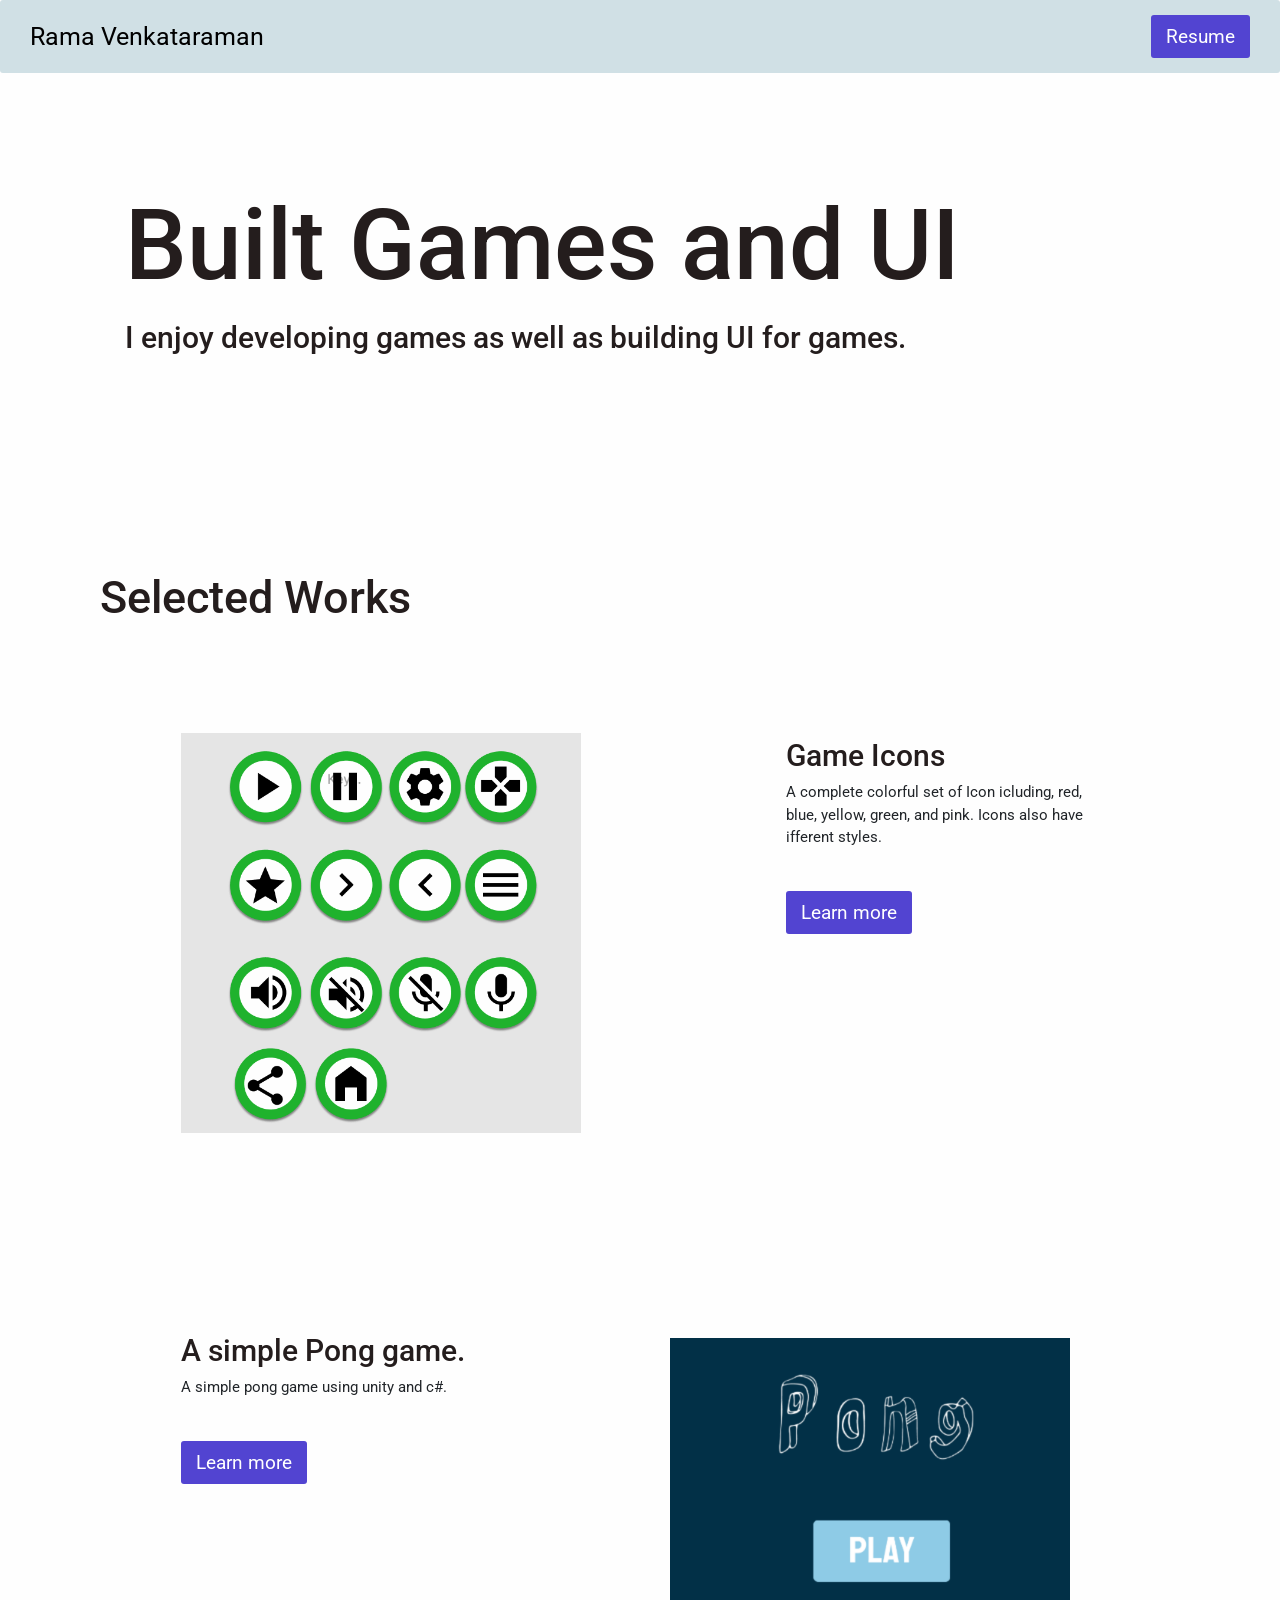
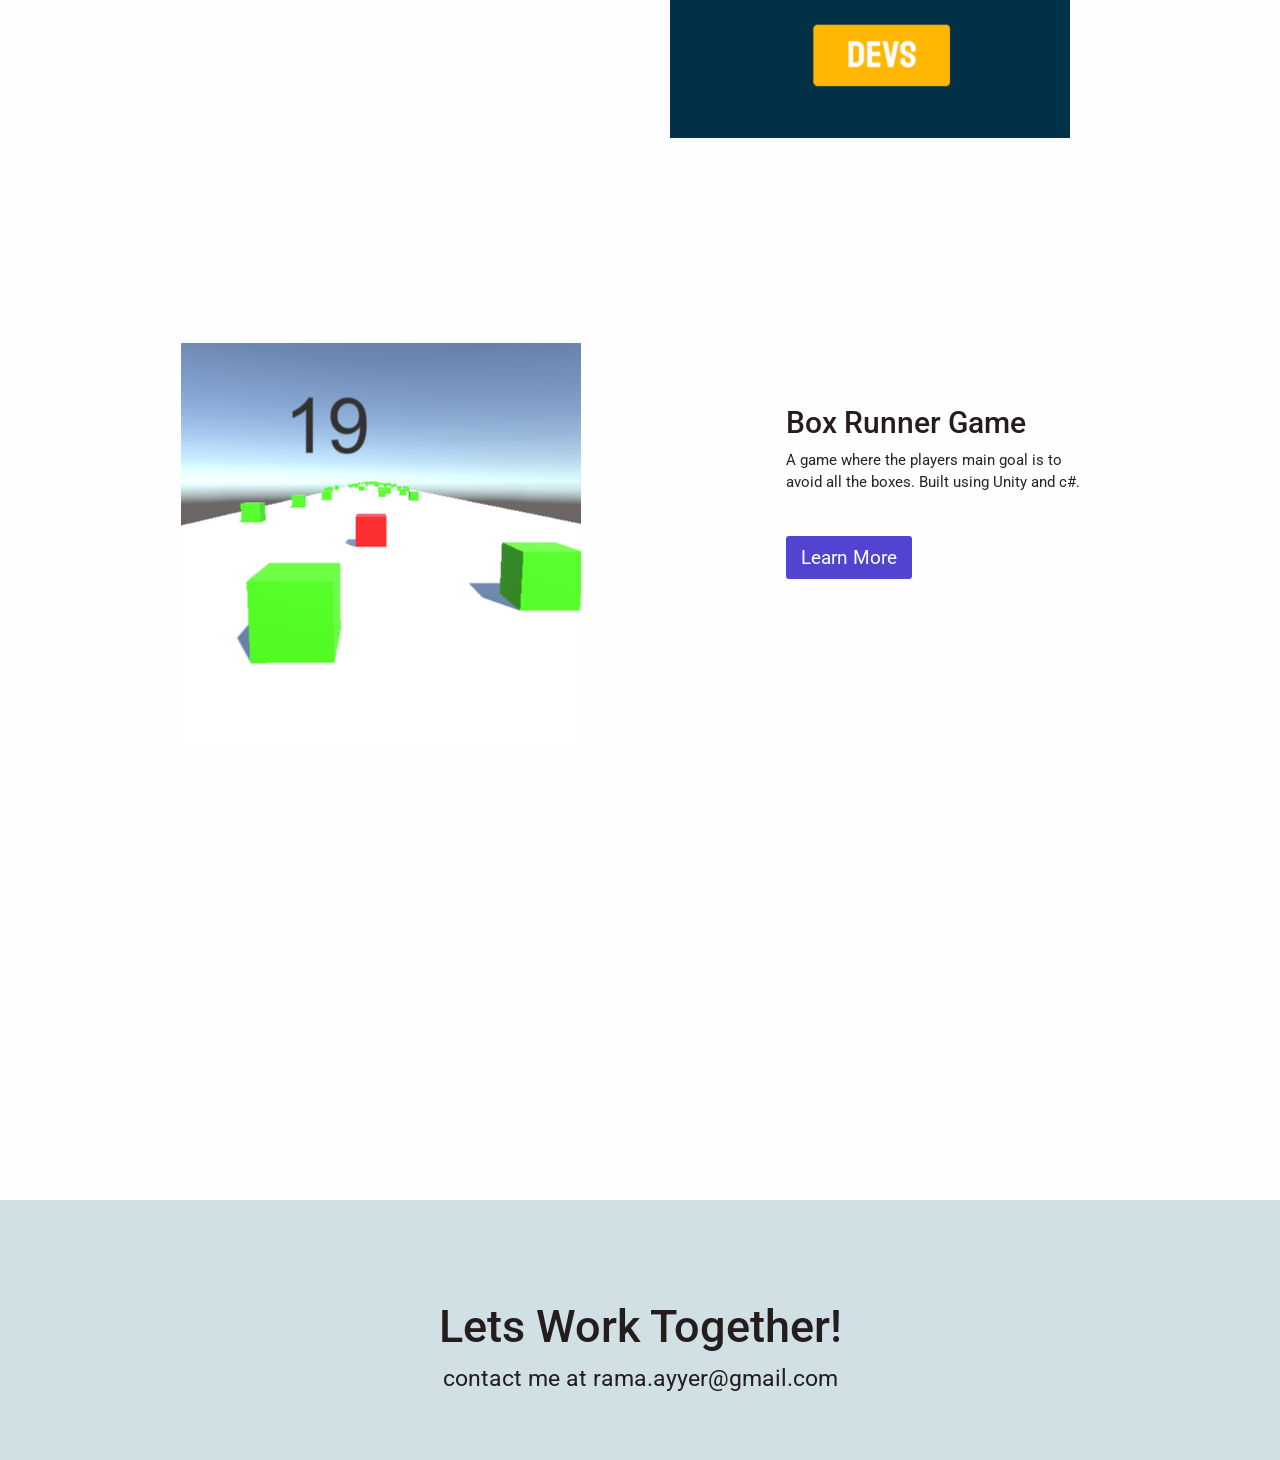
==== index1.html @ b6925a6d "Add files via upload" ====
<!DOCTYPE html>
<html>
<head>
    <!-- FONTS-->

    <link rel="preconnect" href="https://fonts.googleapis.com">
    <link rel="preconnect" href="https://fonts.gstatic.com" crossorigin>
    <link href="https://fonts.googleapis.com/css2?family=Nosifer&display=swap" rel="stylesheet">
    <link href="https://fonts.googleapis.com/css2?family=Anonymous+Pro&family=Antic&family=Rock+3D&display=swap"
        rel="stylesheet">
    <link
        href="https://fonts.googleapis.com/css2?family=Anonymous+Pro&family=Antic&family=Rock+3D&family=Saira+Condensed:wght@100&display=swap"
        rel="stylesheet">

    <!-- Latest compiled and minified CSS -->
    <link rel="stylesheet" href="https://maxcdn.bootstrapcdn.com/bootstrap/4.5.2/css/bootstrap.min.css">


    <!-- Latest compiled and minified CSS -->
    <meta name="viewport" content="width=device-width, initial-scale=1">

    <meta charset="utf-8">


    <link rel="stylesheet" href="https://www.w3schools.com/w3css/4/w3.css">

    <!-- Bootstrap CSS -->
    <link href="https://cdn.jsdelivr.net/npm/bootstrap@5.0.0-beta3/dist/css/bootstrap.min.css" rel="stylesheet"
        integrity="sha384-eOJMYsd53ii+scO/bJGFsiCZc+5NDVN2yr8+0RDqr0Ql0h+rP48ckxlpbzKgwra6" crossorigin="anonymous">

    <link rel="stylesheet" href='./styles.css'>
    <script src="myscripts.js"></script>
    <link rel="stylesheet" href="https://fonts.googleapis.com/css?family=Montserrat:400,400i,700">
    <!-- Code by Angela Delise 
        https://codepen.io/angeladelise/pen/yLYPyMq -->


        <link rel="preconnect" href="https://fonts.googleapis.com"> 
<link rel="preconnect" href="https://fonts.gstatic.com" crossorigin> 
<link href="https://fonts.googleapis.com/css2?family=Roboto&display=swap" rel="stylesheet">
</head>





<body>

    <!--navbar -->
    <nav>
        <ul class="nav-list">
            <li class="nav-item">
                <a href="index.html">Rama Venkataraman</a>
            </li>

            <li class="nav-item">
                <a class="btn btn-primary" role="button" style="color:#FEFEFE" onclick="window.open('Resume_Rama_UX.pdf')">Resume</a>
            </li>







        </ul>
    </nav>

    <!--Section One-->
    <section class="sectionOne"> 
        <div class="head">
            <h1>Built Games and UI</h1>
            <p class="para">
                <h2>
                    I enjoy developing games as well as building UI for games. 
                </h2>
            </p>
        </div>          

    </section>

    <div class="_SMALL-SPACER">

    </div>


<!--SECTION ONE-->
<section class="sectionFour">

    <h3 style="padding-left: 100px;">Selected Works</h3>
    <div class="container">
        
        <div class="left-content">



            
            <img src="icons.png" style="width: 400px; height:400px;">




        </div>

        <div class="right-content">

                    <h2>Game Icons</h2>
                    <p>A complete colorful set of Icon icluding, red, blue, yellow, green, and pink. Icons also have ifferent styles.</p>
                    <section class="_BUTTON-SPACER">
                        <h1></h1>
                    </section>
                    <a class="btn btn-primary" href="https://www.figma.com/file/2ONzFmHQiKZbqLvIUYfJcL/Game-icons?node-id=0%3A1" role="button">Learn more</a>
                </div>
    </div>
</section>

    <!--Section TWO-->
    <section class="sectionFive">

        <div class="container">
            <div class="left-content">
                        <h2>A simple Pong game.</h2>
                        <p>A simple pong game using unity and c#.</p>
                        <section class="_BUTTON-SPACER">
                            <h1></h1>
                        </section>
                        <a class="btn btn-primary" href="https://fantasticfanatic.itch.io/pong-game" role="button">Learn more</a>
            </div>
    
            <div class="right-content">
                <img src="pong.png" style="width:400px; height:400px;" >
                    </div>
        </div>
    </section>


    <!--Section THREE-->
    <section class="sectionThree">

        
        <div class="container">
            
            <div class="left-content">
            
                <img src="BoxRunner.png"  style="width:400px; height:400px;">
            </div>

            <div class="right-content">
                <section class="_CONTENT-SPACER">
                    <h1></h1>
                </section>
                <h2>Box Runner Game</h2>
                    <p>A game where the players main goal is to avoid all the boxes. Built using Unity and c#.</p>
                        <section class="_BUTTON-SPACER">

                            <h1></h1>
                        </section>
                        <a class="btn btn-primary" href="https://fantasticfanatic.itch.io/box-runner" role="button">Learn More</a>                    </div>
            </div>
    </section>

    <section class="_SMALL-SPACER">
        <h1> </h1>
    </section>


















        <!-- footer -->



        <div class="footer">
            <h4 style="color: #241D1D;font-size: 3rem;">Lets Work Together!</h4>
            <p style="color: #241D1D; font-size: 1.5rem;">contact me at rama.ayyer@gmail.com</p>
      </div>


    







</body>

</html>
---- styles.css ----
:root {
  
  /*   color variables */
  --clr-primary: #5244d1;
  --clr-primary-hover: #5244d1;
  --clr-primary-dark: #5244d1;
  --clr-gray100: #FEFEFE;
  --clr-gray200: #FEFEFE;
  
  /*   border radius */
  --radius: 0.2rem;
}

*,
*:before,
*:after {
  box-sizing: border-box;
}

body, html {
  font-family: 'Roboto', sans-serif;
  background-color: #FEFEFE;
}

.nav-list {
  background:#D0E0E5;
  padding: 1rem 0;
  border-radius: var(--radius);
  display: flex;
  justify-content: flex-end;
  align-items: center;
}

.nav-item {
  list-style: none;
  margin-right: 2rem;
  font-size: 25px; 
}

.nav-item a {
  text-decoration: none;
  color: black;
  transition: all 200ms ease-in;
}

.nav-item a:hover {
  color: var(--clr-primary-dark);
}

.nav-item:first-child {
  margin-right: auto;
  margin-left: 2rem;
}

.btn-primary {
  font-family: 'Roboto', sans-serif;
  font-size: 1.25rem;
  background: var(--clr-primary);
  border: none;
  outline: none;
  border-radius: var(--radius);
  padding: 0.5rem 1rem;
  cursor: pointer;
  transition: all 200ms ease-in;
}

.btn-primary:hover {
  background: var(--clr-primary-hover);
}



/* SECTION ONE */

.head
{
  padding-left: 125px;
  padding-top: 100px;  
  padding-right: 125px;  
}

/*Section two*/
.left-content {
  justify-content: space-between;
  position: relative;
  margin: 25px;  
  padding: 75px; 

}

.right-content
{ 
  padding: 75px; 
  margin: 2rem; 

}

/*header*/
h1 {
  font-size: 6.5rem;
  font-family: 'Roboto', sans-serif;
  color: #241D1D;
}



/*header paragraph*/
h2{
  font-size: 2rem;
  font-family: 'Roboto', sans-serif;
  color: #241D1D;
}

h3
{
  font-size: 3rem;
  font-family: 'Roboto', sans-serif;
  color: #241D1D;
}

h4
{
  font-size: 5rem;
  font-family: 'Roboto', sans-serif;
  color: #241D1D;
}

/*SPACERS*/

._BIG-SPACER
{
  padding: 300px;
}

._SMALL-SPACER
{
  padding: 100px;
}

._BUTTON-SPACER
{
  padding: 10px;
} 

._CONTENT-SPACER
{
  padding: 25px; 
}
/* ============ footer ===============*/




.footer
{
  margin-top: 150px;
    padding-top: 100px;
    padding-bottom: 50px;
    width: 100%;
    background-color:#D0E0E5;
    color: #241D1D;
    text-align: center;
    
}

/* ============ flexbox Items ===============*/
.container {
  display: flex;
}
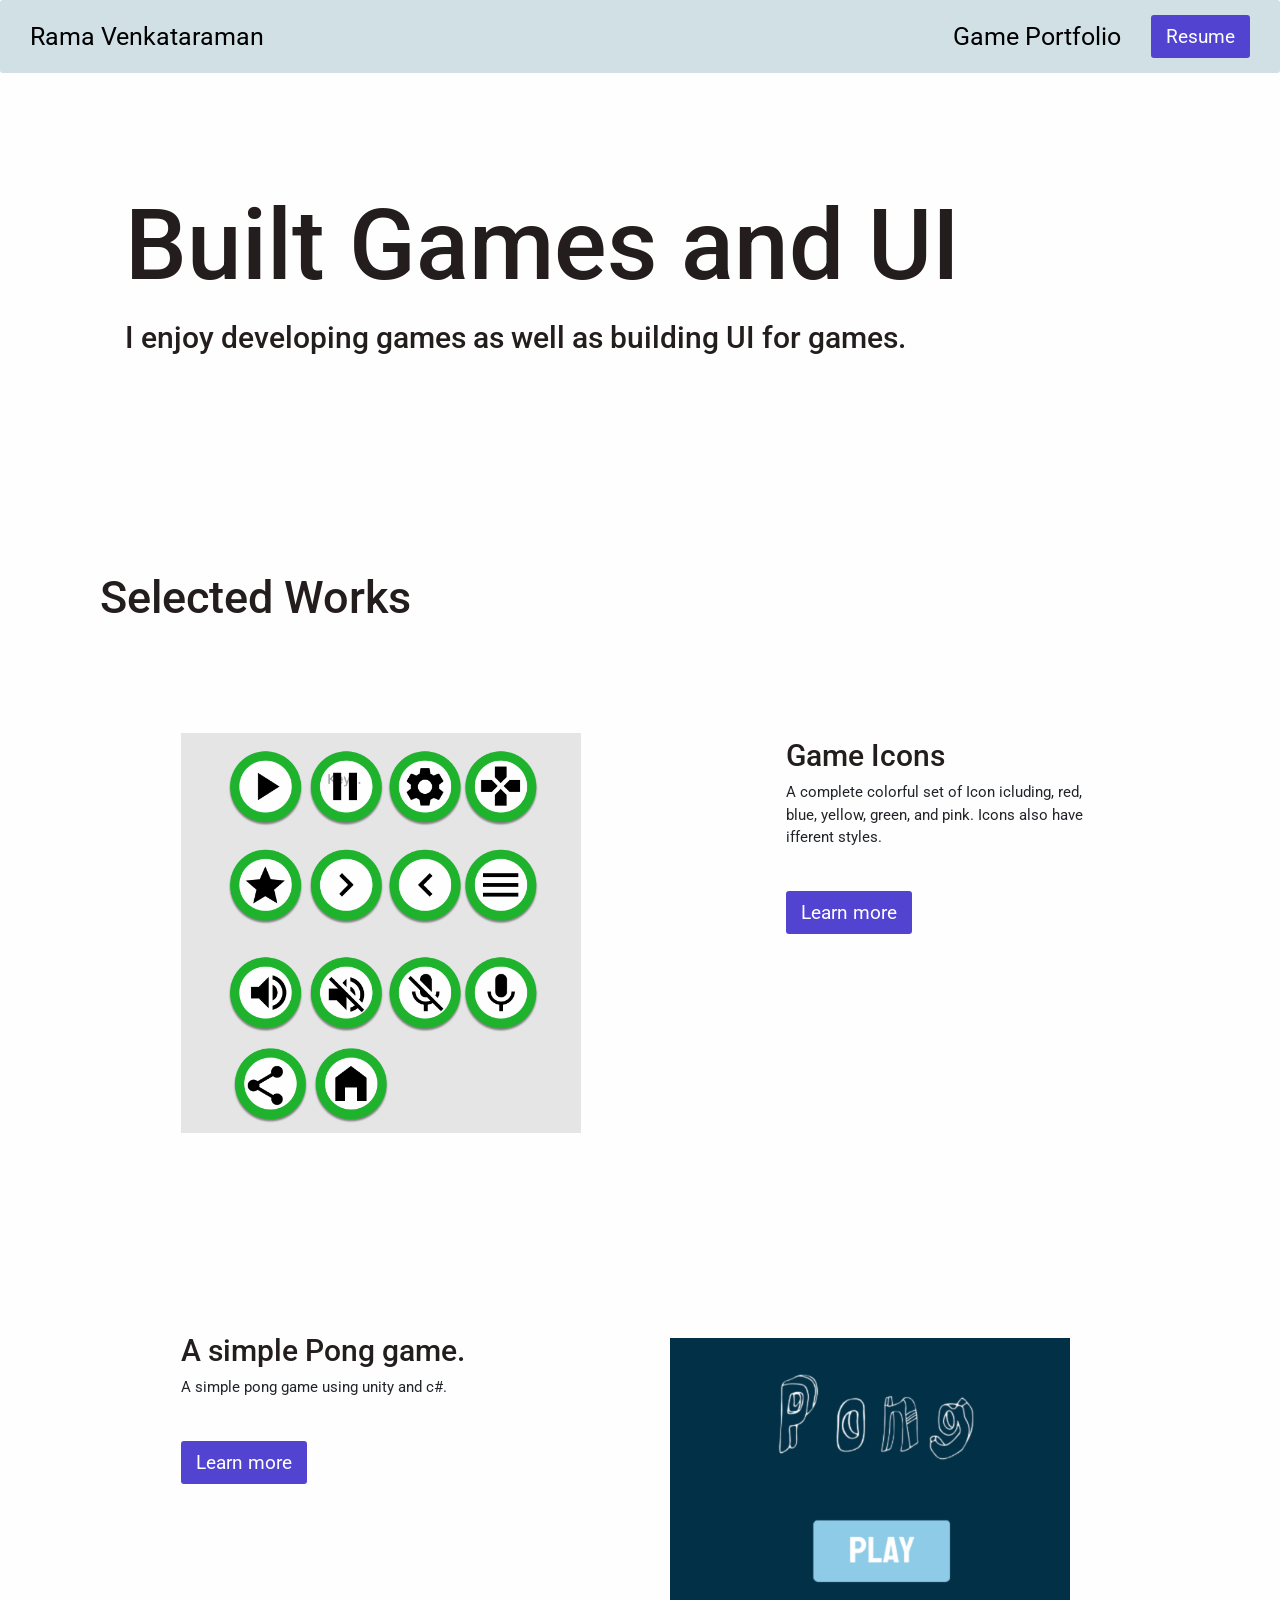
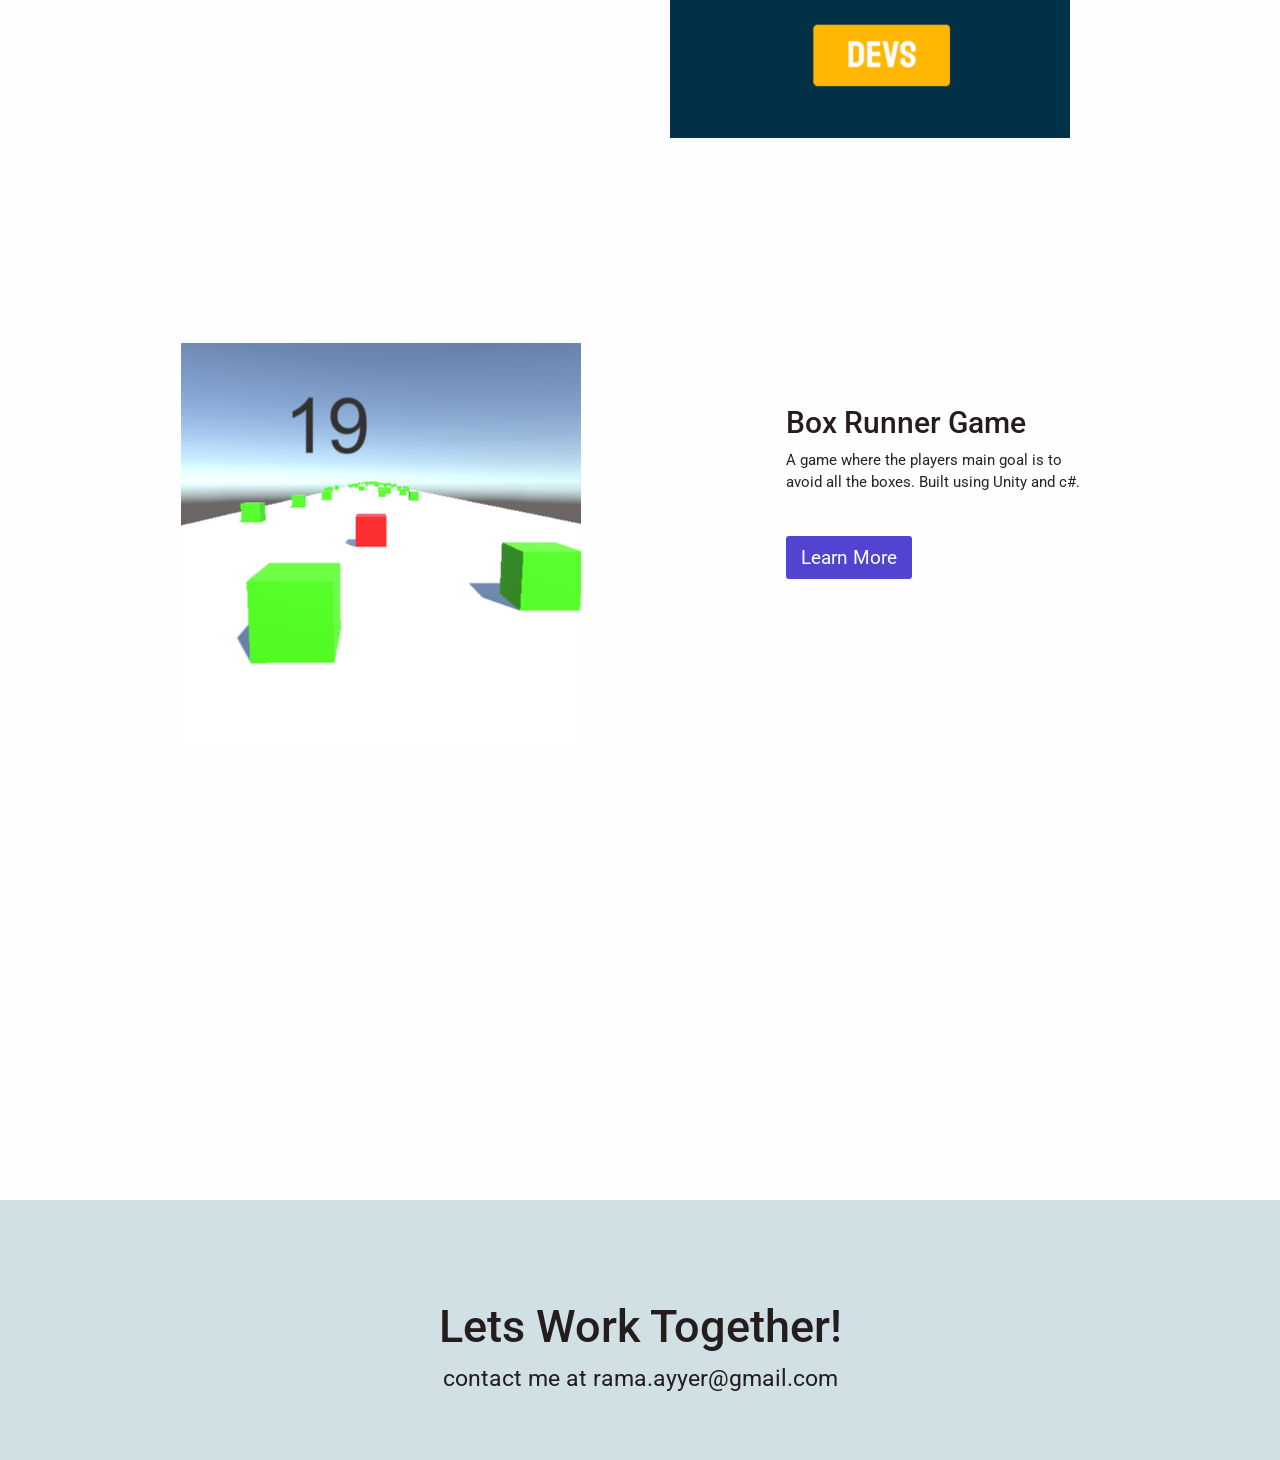
==== commit fe689549: "Update index1.html" ====
--- a/index1.html
+++ b/index1.html
@@ -51,6 +51,10 @@
         <ul class="nav-list">
             <li class="nav-item">
                 <a href="index.html">Rama Venkataraman</a>
+            </li>
+            
+            <li class="nav-item">
+                <a href="index1.html"> Game Portfolio</a>
             </li>
 
             <li class="nav-item">
